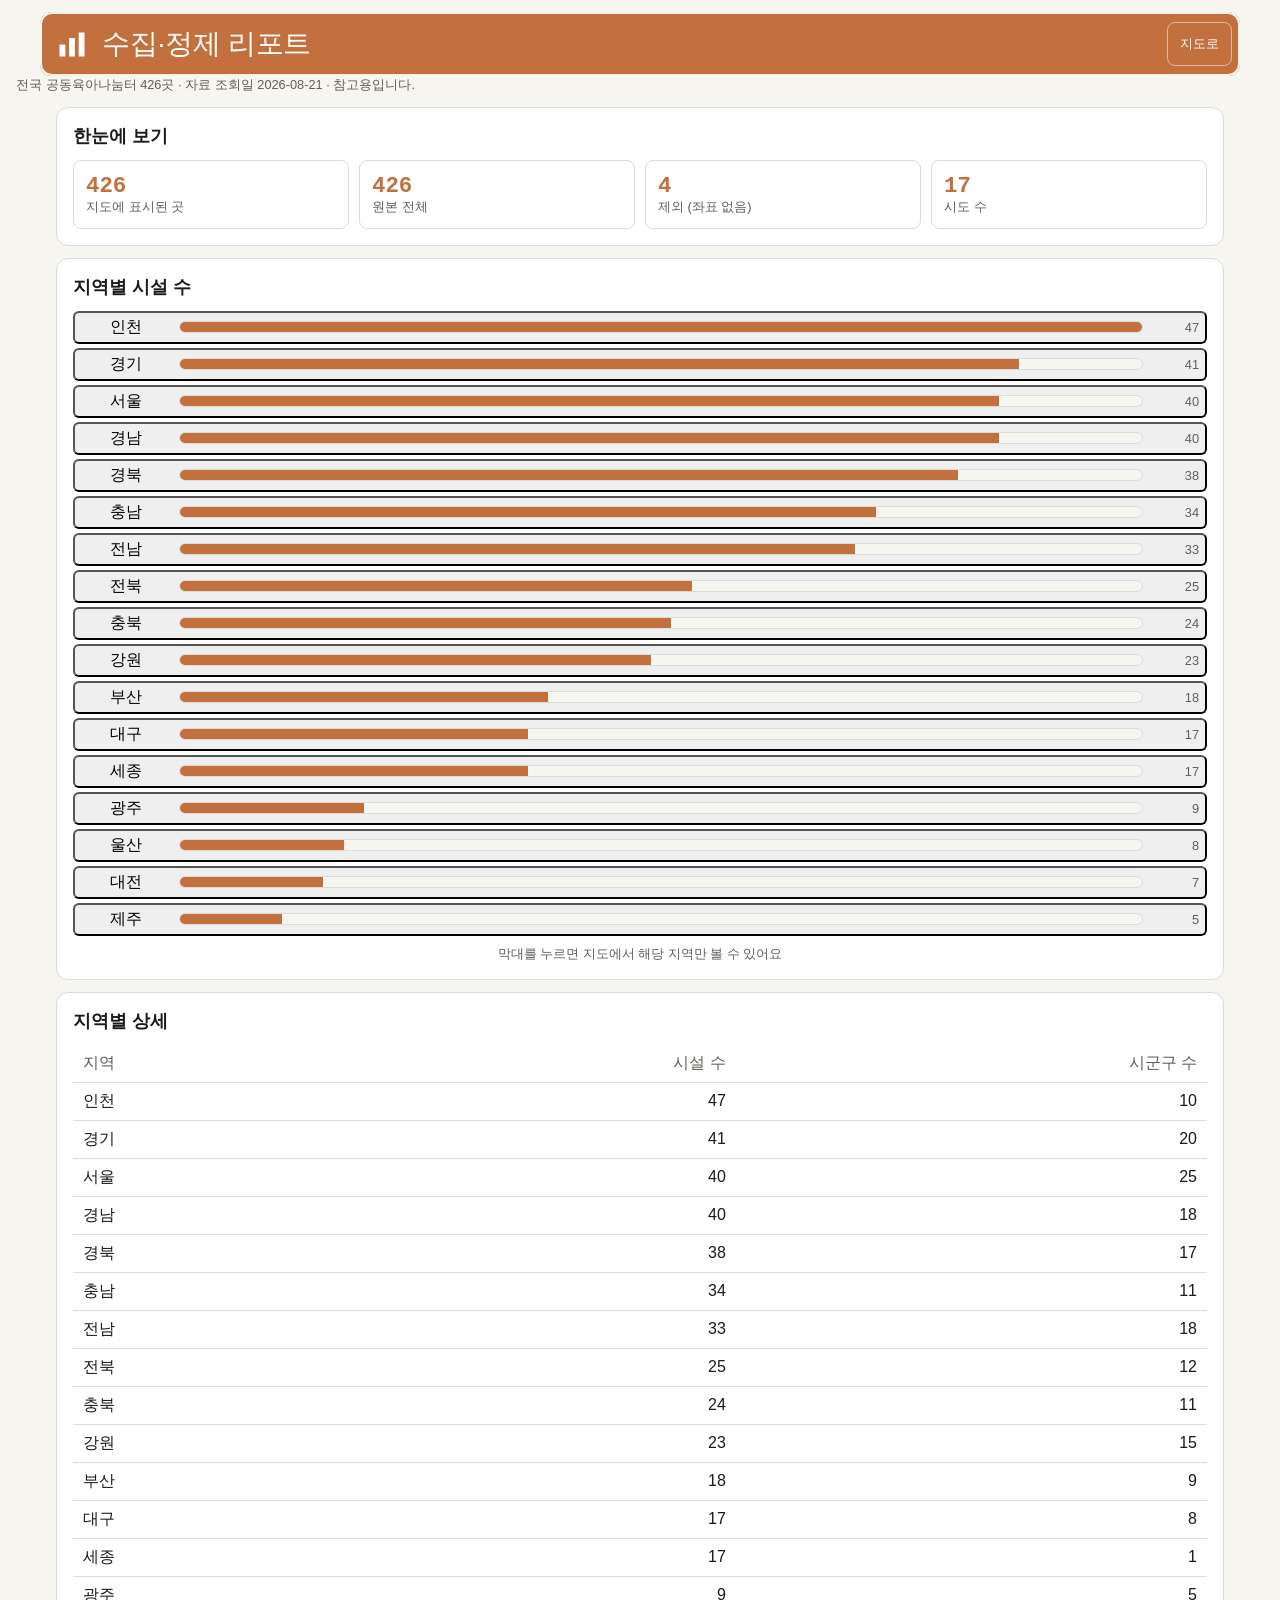
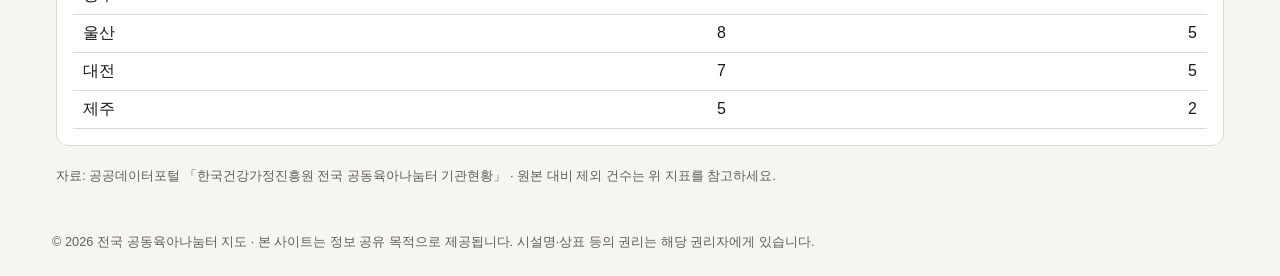
==== report.html @ 244dfc4b "nanumteo_map: index.html/report.html/style.css/sw.js" ====
<!DOCTYPE html>
<html lang="ko">
<head>
<meta charset="UTF-8">
<meta name="viewport" content="width=device-width, initial-scale=1.0, viewport-fit=cover">
<meta http-equiv="Content-Security-Policy" content="default-src 'self'; script-src 'self'; style-src 'self' 'unsafe-inline' https://fonts.googleapis.com; font-src https://fonts.gstatic.com; img-src 'self' data:; connect-src 'self'; object-src 'none'; base-uri 'self'; form-action 'none'">
<title>수집·정제 리포트</title>
<meta name="description" content="전국 공동육아나눔터 수집·정제 현황 요약 리포트">
<meta name="theme-color" content="#C2703D">
<link rel="manifest" href="manifest.json">
<link rel="icon" type="image/png" sizes="512x512" href="assets/icons/app-icon-512.png">
<link rel="apple-touch-icon" href="assets/icons/app-icon-192.png">
<meta name="apple-mobile-web-app-capable" content="yes">
<meta name="apple-mobile-web-app-status-bar-style" content="default">
<meta name="apple-mobile-web-app-title" content="나눔터지도">
<link rel="stylesheet" href="assets/css/style.css">
</head>
<body>

<header class="app-header">
  <div class="header-inner">
    <svg class="sign-mark" viewBox="0 0 24 24" aria-hidden="true" focusable="false">
      <rect x="2.6" y="12.4" width="4.4" height="9"/>
      <rect x="9.8" y="7.6" width="4.4" height="13.8"/>
      <rect x="17" y="3.4" width="4.4" height="18"/>
    </svg>
    <div class="sign-text">
      <h1 class="app-title">수집·정제 리포트</h1>
    </div>
    <a class="report-btn" href="index.html">지도로</a>
  </div>
  <p class="app-notice">전국 공동육아나눔터 <span id="totalCount"></span>곳 · 자료 조회일 <span id="surveyDate"></span> · 참고용입니다.</p>
</header>

<main class="container report-page">

  <!-- 핵심 지표 -->
  <section class="panel">
    <h2 class="report-section-title">한눈에 보기</h2>
    <div class="stat-tiles" id="statTiles"></div>
  </section>

  <!-- 지역별 시설 수 -->
  <section class="panel">
    <h2 class="report-section-title">지역별 시설 수</h2>
    <div class="district-bars" id="regionBars"></div>
    <p class="dash-hint">막대를 누르면 지도에서 해당 지역만 볼 수 있어요</p>
  </section>

  <!-- 지역별 상세 표 -->
  <section class="panel">
    <h2 class="report-section-title">지역별 상세</h2>
    <div class="table-wrap">
      <table class="report-table" id="reportTable">
        <thead>
          <tr>
            <th>지역</th><th>시설 수</th><th>시군구 수</th>
          </tr>
        </thead>
        <tbody></tbody>
      </table>
    </div>
  </section>

  <footer class="app-footer">
    <p>자료: 공공데이터포털 「한국건강가정진흥원 전국 공동육아나눔터 기관현황」 · 원본 대비 제외 건수는 위 지표를 참고하세요.</p>
  </footer>
</main>

<div class="site-notice" role="note">
  © 2026 전국 공동육아나눔터 지도 · 본 사이트는 정보 공유 목적으로 제공됩니다. 시설명·상표 등의 권리는 해당 권리자에게 있습니다.
</div>

<script src="assets/js/data.js"></script>
<script src="assets/js/report.js"></script>
</body>
</html>
---- assets/css/style.css ----
@import url('https://fonts.googleapis.com/css2?family=Do+Hyeon&family=IBM+Plex+Sans+KR:wght@400;500;600&family=JetBrains+Mono:wght@500;700&display=swap');

/* ============================================================
   공공 안내 표지 체계 — 다있맵(daitmap) 지도 PWA 공용
   면색 1개가 앱을 구분하고, 나머지는 전부 조용하게 둔다.
   그림자로 띄우지 않는다. 판은 면색과 1px 괘선으로 만든다.
   이 프로젝트(공동육아나눔터)는 유형 필터가 없어 --kind-* 팔레트를 두지 않는다.
   ============================================================ */

:root {
  /* 면색 — 앱마다 이 두 줄만 다르다. manifest.json 의 theme_color/background_color 와
     같은 값을 쓴다(설치 화면·주소창 색과 앱 안 색을 어긋나지 않게 하려고). */
  --sign: #C2703D;
  --sign-ink: #FFFFFF;
  --sign-wash: #F7ECE2;      /* 면색의 아주 옅은 톤 — hover/선택 바닥 */

  /* 중립 */
  --bg: #F7F5F0;
  --panel: #FFFFFF;
  --ink: #1A1A18;
  --ink-muted: #5F5E58;
  --line: #DCDBD4;

  /* 1.250 (Major Third) — 이 여섯 단계 밖의 크기를 쓰지 않는다 */
  --fs-xxl: 2.19rem;
  --fs-xl:  1.75rem;
  --fs-l:   1.40rem;
  --fs-m:   1.12rem;
  --fs-base: 1rem;
  --fs-s:   0.80rem;

  --tap: 44px;               /* 최소 터치 타깃 */
  --radius-panel: 12px;
  --radius-card: 10px;

  accent-color: var(--sign);
  caret-color: var(--sign);
  scrollbar-color: var(--line) transparent;
  color-scheme: light;
}

* { margin: 0; padding: 0; box-sizing: border-box; }

body {
  font-family: 'IBM Plex Sans KR', -apple-system, BlinkMacSystemFont, 'Segoe UI', sans-serif;
  background: var(--bg);
  color: var(--ink);
  min-height: 100vh;
  -webkit-text-size-adjust: 100%;
}

/* 우리가 그리지 않은 브라우저 표면도 디자인에 포함된다 */
::selection { background: var(--sign); color: var(--sign-ink); }
::-webkit-scrollbar { width: 10px; height: 10px; }
::-webkit-scrollbar-thumb { background: var(--line); border-radius: 999px; }
::-webkit-scrollbar-track { background: transparent; }

:where(a, button, input, select, [tabindex]):focus-visible {
  outline: 2px solid var(--sign);
  outline-offset: 2px;
  border-radius: 4px;
}

/* 수치는 표지판의 거리 표기처럼 자리를 지킨다 */
.num {
  font-family: 'JetBrains Mono', ui-monospace, monospace;
  font-variant-numeric: tabular-nums;
  font-weight: 700;
}

/* ---------- 헤더: 표지판 ---------- */
.app-header {
  padding: max(12px, env(safe-area-inset-top)) 12px 0;
}

.header-inner {
  position: relative;
  max-width: 1200px;
  margin: 0 auto;
  display: flex;
  align-items: center;
  gap: 12px;
  min-height: 52px;
  padding: 8px 12px;
  background: var(--sign);
  color: var(--sign-ink);
  border-radius: var(--radius-panel);
  box-shadow: inset 0 0 0 2px rgba(255, 255, 255, .9);
}

.sign-mark {
  flex: 0 0 auto;
  width: 26px;
  height: 26px;
  fill: currentColor;
}

.sign-text { flex: 1; min-width: 0; }

.app-title {
  font-family: 'Do Hyeon', 'IBM Plex Sans KR', sans-serif;
  font-size: var(--fs-l);
  font-weight: 400;
  line-height: 1.15;
  letter-spacing: -0.01em;
  color: var(--sign-ink);
  /* 표지판은 이름을 줄이지 않는다. 좁으면 어절 단위로 두 줄이 된다. */
  word-break: keep-all;
  text-wrap: balance;
}

.sign-count {
  flex: 0 0 auto;
  display: flex;
  align-items: baseline;
  gap: 2px;
  color: var(--sign-ink);
}
.sign-count .num { font-size: var(--fs-l); }
.sign-count .unit { font-size: var(--fs-s); opacity: .8; }

/* 안내 문구 + "공동육아나눔터란?" 버튼을 한 줄에 둔다. 좁은 화면에서는
   문구가 먼저 줄바꿈되고 버튼은 항상 탭 가능한 크기를 지킨다. */
.app-notice-row {
  max-width: 1200px;
  margin: 8px auto 0;
  padding: 0 4px;
  display: flex;
  align-items: center;
  justify-content: space-between;
  gap: 10px;
  flex-wrap: wrap;
}
.app-notice {
  margin: 0;
  font-size: var(--fs-s);
  line-height: 1.45;
  color: var(--ink-muted);
}
.app-notice-row .app-notice { flex: 1 1 220px; }

.about-btn {
  flex: 0 0 auto;
  min-height: var(--tap);
  display: inline-flex;
  align-items: center;
  padding: 0 14px;
  border: 1px solid var(--sign);
  border-radius: 999px;
  background: var(--panel);
  font-family: inherit;
  font-size: var(--fs-s);
  font-weight: 600;
  color: var(--sign);
  cursor: pointer;
}

/* ---------- 레이아웃 ---------- */
.container {
  max-width: 1200px;
  margin: 0 auto;
  padding: 12px 12px max(32px, env(safe-area-inset-bottom));
}

.panel {
  background: var(--panel);
  border: 1px solid var(--line);
  border-radius: var(--radius-panel);
  padding: 12px;
  margin-bottom: 12px;
}

.report-btn {
  position: absolute;
  top: 50%;
  right: 8px;
  transform: translateY(-50%);
  min-height: var(--tap);
  display: inline-flex;
  align-items: center;
  padding: 0 12px;
  font-size: var(--fs-s);
  text-decoration: none;
  color: var(--sign-ink);
  border: 1px solid rgba(255, 255, 255, .5);
  border-radius: 8px;
}

/* ---------- 필터 ---------- */
.filter-bar { position: sticky; top: 8px; z-index: 900; }

.filter-row {
  display: flex;
  flex-wrap: wrap;
  align-items: center;
  gap: 8px;
  margin-bottom: 8px;
}
.filter-row:last-child { margin-bottom: 0; }

.filter-label {
  width: 100%;
  font-size: var(--fs-s);
  font-weight: 500;
  color: var(--ink-muted);
}

/* 모바일에서는 검색이 한 줄을 다 쓴다. 시군구·필터는 다음 줄로 내려간다. */
.search-row { gap: 8px; }
.search-box { flex: 1 1 100%; min-width: 0; }

/* 아이콘 — 컨트롤은 전부 같은 선 굵기로 그린다.
   헤더의 표지판 픽토그램만 면으로 채운 별개 계열이다. */
.ico {
  width: 20px;
  height: 20px;
  fill: none;
  stroke: currentColor;
  stroke-width: 1.8;
  stroke-linecap: round;
  stroke-linejoin: round;
  pointer-events: none;   /* 클릭 판정이 늘 버튼에 잡히도록 */
}

/* font-size 는 16px 아래로 내리지 않는다 — iOS 가 포커스 시 페이지를 확대한다 */
.search-box input,
.district-select {
  width: 100%;
  min-height: var(--tap);
  padding: 8px 12px;
  border: 1px solid var(--line);
  border-radius: 8px;
  background: var(--panel);
  font-family: inherit;
  font-size: var(--fs-base);
  color: var(--ink);
  outline: none;
}
.search-box input::placeholder { color: var(--ink-muted); }
.search-box input:focus,
.district-select:focus { border-color: var(--sign); }

/* min-width:0 이 없으면 select 가 가장 긴 옵션 텍스트만큼 벌어져
   좁은 화면에서 옆 버튼을 다음 줄로 밀어낸다. */
.district-select { flex: 1; width: auto; min-width: 0; max-width: none; cursor: pointer; }

.filter-collapse-btn {
  flex: 0 0 var(--tap);
  width: var(--tap);
  min-height: var(--tap);
  border: 1px solid var(--line);
  border-radius: 8px;
  background: var(--panel);
  color: var(--ink-muted);
  cursor: pointer;
}
.filter-collapse-btn[aria-expanded="true"] {
  background: var(--sign);
  border-color: var(--sign);
  color: var(--sign-ink);
}
.filter-collapse-btn .ico { transition: transform .18s ease; }
.filter-collapse-btn[aria-expanded="true"] .ico { transform: rotate(180deg); }
.filter-groups[hidden] { display: none; }

.pill {
  min-height: var(--tap);
  display: inline-flex;
  align-items: center;
  padding: 0 14px;
  border: 1px solid var(--line);
  border-radius: 999px;
  background: var(--panel);
  font-family: inherit;
  font-size: var(--fs-base);
  color: var(--ink);
  cursor: pointer;
}
.pill.active {
  background: var(--sign);
  border-color: var(--sign);
  color: var(--sign-ink);
}
.pill.reset { color: var(--ink-muted); }

.result-count-row {
  display: flex;
  align-items: center;
  flex-wrap: wrap;
  gap: 8px;
  margin-top: 10px;
}
.result-count {
  margin-left: auto;
  font-size: var(--fs-s);
  color: var(--ink-muted);
}

/* 시각적으로는 작게, 히트 영역은 44px */
.view-toggle {
  display: inline-flex;
  border: 1px solid var(--line);
  border-radius: 999px;
  overflow: hidden;
  background: var(--panel);
}
.view-toggle .pill { border: none; border-radius: 0; }
.view-toggle .pill + .pill { box-shadow: inset 1px 0 0 var(--line); }
.pill-sm,
.result-count-row .pill {
  min-height: var(--tap);
  padding: 0 12px;
  font-size: var(--fs-s);
}

/* ---------- 지도 + 목록 ---------- */
.content-grid {
  display: grid;
  grid-template-columns: 1fr;
  gap: 12px;
  align-items: start;
}
.content-grid.view-map .list-pane { display: none; }
.content-grid.view-list .map-pane { display: none; }

.map-pane {
  position: relative;
  border: 1px solid var(--line);
  border-radius: var(--radius-panel);
  overflow: hidden;
  background: var(--panel);
}
#map { height: 62dvh; min-height: 320px; }

/* Leaflet 팝업 */
.leaflet-popup-content-wrapper {
  border-radius: var(--radius-card);
  font-family: 'IBM Plex Sans KR', sans-serif;
}
.popup-name { font-size: var(--fs-m); font-weight: 600; color: var(--ink); margin-bottom: 3px; }
.popup-meta { font-size: var(--fs-s); color: var(--ink-muted); margin-bottom: 8px; }
.popup-btn {
  min-height: var(--tap);
  padding: 0 14px;
  border: none;
  border-radius: 8px;
  background: var(--sign);
  color: var(--sign-ink);
  font-family: inherit;
  font-size: var(--fs-s);
  cursor: pointer;
}

/* ---------- 카드 ---------- */
.card-grid {
  display: grid;
  grid-template-columns: 1fr;
  gap: 10px;
}

.facility-card {
  display: flex;
  flex-direction: column;
  background: var(--panel);
  border: 1px solid var(--line);
  border-radius: var(--radius-card);
  overflow: hidden;
  cursor: pointer;
}

.card-body {
  display: flex;
  flex-direction: column;
  gap: 7px;
  flex: 1;
  padding: 12px;
}
.card-title-row {
  display: flex;
  align-items: flex-start;
  justify-content: space-between;
  gap: 8px;
}
.card-name {
  flex: 1;
  min-width: 0;
  font-size: var(--fs-l);
  font-weight: 600;
  line-height: 1.3;
  color: var(--ink);
}

.fav-btn {
  flex: 0 0 auto;
  width: var(--tap);
  height: var(--tap);
  margin: -10px -8px -10px 0;   /* 시각 크기는 그대로, 히트 영역만 확보 */
  display: flex;
  align-items: center;
  justify-content: center;
  border: none;
  background: none;
  color: var(--ink-muted);
  cursor: pointer;
}
.fav-btn.on { color: var(--sign); }
.fav-btn.on .ico { fill: currentColor; }

.card-tags { display: flex; flex-wrap: wrap; gap: 5px; }

/* 기본 태그는 무채색. 유형 필터가 없는 프로젝트라 색이 붙는 태그는
   "내 주변" 거리 태그(.tag.dist) 하나뿐이다. */
.tag {
  padding: 3px 8px;
  border: 1px solid var(--line);
  border-radius: 4px;
  background: var(--panel);
  font-size: var(--fs-s);
  font-weight: 500;
  color: var(--ink-muted);
  white-space: nowrap;
}
.tag.district { color: var(--ink); }

.card-info {
  font-size: var(--fs-base);
  line-height: 1.5;
  color: var(--ink-muted);
}

.card-locate {
  align-self: flex-start;
  min-height: var(--tap);
  display: inline-flex;
  align-items: center;
  padding: 0 12px;
  border: 1px solid var(--line);
  border-radius: 8px;
  background: var(--panel);
  font-family: inherit;
  font-size: var(--fs-s);
  color: var(--ink);
  cursor: pointer;
}

.empty-state {
  padding: 48px 16px;
  text-align: center;
  color: var(--ink-muted);
  line-height: 1.7;
}

/* ---------- 모달: 모바일은 바텀시트 ---------- */
.modal-overlay {
  position: fixed;
  inset: 0;
  z-index: 2000;
  display: flex;
  align-items: flex-end;
  justify-content: center;
  background: rgba(26, 26, 24, .45);
}
.modal-overlay[hidden] { display: none; }

.modal-card {
  position: relative;
  width: 100%;
  max-height: 88dvh;
  overflow-y: auto;
  padding: 20px 16px max(20px, env(safe-area-inset-bottom));
  background: var(--panel);
  border-radius: 16px 16px 0 0;
  animation: sheetUp .22s cubic-bezier(.2, .7, .3, 1);
}
/* 그랩 핸들 */
.modal-card::before {
  content: "";
  display: block;
  width: 40px;
  height: 4px;
  margin: -8px auto 12px;
  border-radius: 999px;
  background: var(--line);
}
@keyframes sheetUp {
  from { transform: translateY(16px); opacity: 0; }
  to   { transform: translateY(0);    opacity: 1; }
}

.modal-close {
  position: absolute;
  top: 8px;
  right: 8px;
  width: var(--tap);
  height: var(--tap);
  border: none;
  border-radius: 8px;
  background: transparent;
  color: var(--ink-muted);
  cursor: pointer;
}

.modal-title {
  font-size: var(--fs-l);
  font-weight: 600;
  line-height: 1.3;
  margin: 0 40px 8px 0;
  color: var(--ink);
}
.modal-tags { display: flex; flex-wrap: wrap; gap: 5px; margin-bottom: 14px; }

/* 안내 문구 상자 — 상세 모달의 "운영기관에 직접 문의하세요"(.notice)와
   제도 안내 모달(#aboutBtn)의 본문 문단이 함께 쓴다. 후자는 별도 클래스
   없이 modal-body 의 <p> 그대로라, 아래 .modal-body p 규칙이 같이 맡는다. */
.notice {
  padding: 10px 12px;
  margin: 4px 0 14px;
  border: 1px solid var(--line);
  border-radius: 8px;
  background: var(--bg);
  font-size: var(--fs-s);
  line-height: 1.6;
  color: var(--ink-muted);
}

.modal-body p {
  margin-bottom: 10px;
  line-height: 1.65;
  color: var(--ink);
}
.modal-body p:last-child { margin-bottom: 0; }
.modal-body p.notice { color: var(--ink-muted); }

.detail-list { display: flex; flex-direction: column; margin-bottom: 18px; }
.detail-item {
  display: grid;
  grid-template-columns: 84px 1fr;
  gap: 10px;
  padding: 9px 0;
  border-bottom: 1px solid var(--line);
  font-size: var(--fs-base);
  line-height: 1.5;
}
.detail-item:last-child { border-bottom: none; }
.detail-item .k { color: var(--ink-muted); }
.detail-item .v { color: var(--ink); word-break: break-word; }

.modal-links { display: flex; flex-wrap: wrap; gap: 8px; }
.link-btn {
  flex: 1;
  min-width: 120px;
  min-height: var(--tap);
  display: inline-flex;
  align-items: center;
  justify-content: center;
  padding: 0 16px;
  border: 1px solid var(--line);
  border-radius: 8px;
  background: var(--panel);
  font-family: inherit;
  font-size: var(--fs-base);
  color: var(--ink);
  text-decoration: none;
  cursor: pointer;
}
.link-btn.map {
  background: var(--sign);
  border-color: var(--sign);
  color: var(--sign-ink);
}

/* ---------- 푸터 ---------- */
.app-footer {
  margin-top: 20px;
  font-size: var(--fs-s);
  line-height: 1.6;
  color: var(--ink-muted);
}
.site-notice {
  max-width: 1200px;
  margin: 0 auto;
  padding: 14px 12px max(24px, env(safe-area-inset-bottom));
  font-size: var(--fs-s);
  line-height: 1.6;
  color: var(--ink-muted);
}

/* ---------- 리포트 페이지 ---------- */
.report-page .panel { padding: 16px; }
.report-section-title {
  font-size: var(--fs-m);
  font-weight: 600;
  margin-bottom: 12px;
  color: var(--ink);
}
.table-wrap { overflow-x: auto; }
.report-table {
  width: 100%;
  border-collapse: collapse;
  font-size: var(--fs-base);
  font-variant-numeric: tabular-nums;
}
.report-table th {
  padding: 8px 10px;
  border-bottom: 1px solid var(--line);
  color: var(--ink-muted);
  font-weight: 500;
  text-align: left;
}
.report-table td {
  padding: 8px 10px;
  border-bottom: 1px solid var(--line);
  color: var(--ink);
}
.report-table td:not(:first-child),
.report-table th:not(:first-child) { text-align: right; }
.report-table tr:hover td { background: var(--sign-wash); }

.stat-tiles {
  display: grid;
  grid-template-columns: repeat(auto-fit, minmax(130px, 1fr));
  gap: 10px;
}
.stat-tile {
  padding: 12px;
  border: 1px solid var(--line);
  border-radius: 8px;
}
.stat-tile .num {
  display: block;
  font-size: var(--fs-l);
  color: var(--sign);
}
.stat-tile .lbl { font-size: var(--fs-s); color: var(--ink-muted); }

.district-bars { display: flex; flex-direction: column; gap: 4px; }
.dbar {
  display: grid;
  grid-template-columns: 90px 1fr 48px;
  gap: 8px;
  align-items: center;
  padding: 4px 6px;
  border-radius: 6px;
  font-size: var(--fs-base);
}
.dbar:hover, .dbar.active { background: var(--sign-wash); }
.dbar .track {
  display: block;
  height: 12px;
  border-radius: 999px;
  background: var(--bg);
  border: 1px solid var(--line);
  overflow: hidden;
}
.dbar .fill { display: block; height: 100%; background: var(--sign); }
.dbar .cnt {
  text-align: right;
  font-variant-numeric: tabular-nums;
  color: var(--ink-muted);
  font-size: var(--fs-s);
}
.dash-hint {
  margin-top: 10px;
  text-align: center;
  font-size: var(--fs-s);
  color: var(--ink-muted);
}

/* ---------- 독도 ----------
   배경 지도의 표기에 기대지 않고 늘 같은 자리에 이름을 둔다. */
.dokdo-label {
  background: transparent;
  border: none;
  box-shadow: none;
  padding: 0;
  color: #2f2e2b;
  font-size: 11.5px;
  font-weight: 700;
  white-space: nowrap;
  text-shadow: 0 0 3px #fff, 0 0 3px #fff, 0 0 3px #fff;
}
.dokdo-label.leaflet-tooltip-right::before,
.dokdo-label.leaflet-tooltip-left::before { display: none; }

/* ============================================================
   ≥640px
   ============================================================ */
@media (min-width: 640px) {
  .search-box { flex: 1 1 220px; }
  .district-select { flex: 0 1 240px; }
  .app-header { padding-left: 16px; padding-right: 16px; }
  .container { padding-left: 16px; padding-right: 16px; }
  .header-inner {
    min-height: 64px;
    padding: 10px 16px;
    gap: 14px;
  }
  .sign-mark { width: 32px; height: 32px; }
  .app-title { font-size: var(--fs-xl); }
  .sign-count .num { font-size: var(--fs-xl); }
  .panel { padding: 14px; }
  .card-grid { grid-template-columns: repeat(auto-fill, minmax(240px, 1fr)); gap: 12px; }
  .district-select { max-width: 240px; }

  /* 데스크톱 폭에서는 가운데 카드 모달로 되돌린다 */
  .modal-overlay { align-items: center; padding: 24px; }
  .modal-card {
    max-width: 520px;
    max-height: 85dvh;
    padding: 24px;
    border-radius: var(--radius-panel);
  }
  .modal-card::before { display: none; }
  .modal-close { top: 12px; right: 12px; }
  .modal-links .link-btn { flex: 0 1 auto; }
}

/* ============================================================
   ≥901px — 지도와 목록을 나란히
   ============================================================ */
@media (min-width: 901px) {
  .content-grid { grid-template-columns: 55% 1fr; gap: 16px; }
  .content-grid.view-map .list-pane,
  .content-grid.view-list .map-pane { display: block; }
  .map-pane { position: sticky; top: 16px; }
  #map { height: calc(100dvh - 140px); min-height: 420px; }
  .view-toggle { display: none; }
  .filter-label { width: auto; min-width: 56px; }
  .search-row { flex-wrap: wrap; }
}

/* 포인터가 있는 기기에서만 hover 를 준다 — 터치에서는 탭 뒤 상태가 고착된다 */
@media (hover: hover) {
  .facility-card:hover { border-color: var(--sign); background: var(--sign-wash); }
  .pill:not(.active):hover { border-color: var(--sign); }
  .card-locate:hover,
  .link-btn:hover,
  .filter-collapse-btn:hover,
  .about-btn:hover { border-color: var(--sign); background: var(--sign-wash); }
  .search-box input:hover,
  .district-select:hover { border-color: var(--ink-muted); }
}

/* 모션을 줄이려는 사용자에게도 "상태"는 보여야 한다.
   transition-duration 만 0 에 가깝게 낮추면 transition-property 가 all 인 채로 남아
   배경·테두리·transform 같은 상태 변화가 시작값에 고정돼 아예 렌더되지 않는다.
   전환 자체를 끄는 것이 맞다. */
@media (prefers-reduced-motion: reduce) {
  *, *::before, *::after {
    animation-duration: 1ms !important;
    animation-iteration-count: 1 !important;
    transition: none !important;
    scroll-behavior: auto !important;
  }
}

/* ---------- 내 주변 (geo.js) ---------- */
/* 위치를 묻는 동안 — 브라우저 팝업이 떠 있는 시간이라 몇 초씩 걸린다.
   버튼이 눌리지 않는 이유를 색으로 알린다. */
.nearby-btn:disabled { opacity: .55; cursor: default; }

/* 거리는 내 주변 모드에서만 붙고, 그 화면에서 가장 먼저 읽는 값이다. */
.tag.dist {
  border-color: var(--sign);
  background: var(--sign-wash);
  color: var(--sign);
  font-family: 'JetBrains Mono', ui-monospace, monospace;
  font-variant-numeric: tabular-nums;
  font-weight: 700;
}

/* 지도 위에 띄우지 않는다 — 모바일 기본이 목록 뷰라, 거기서 권한 안내를
   못 보면 사용자는 버튼이 고장 난 줄 안다. */
.nearby-notice {
  margin-top: 8px;
  font-size: var(--fs-s);
  line-height: 1.5;
  color: var(--ink-muted);
}
.nearby-notice[hidden] { display: none; }
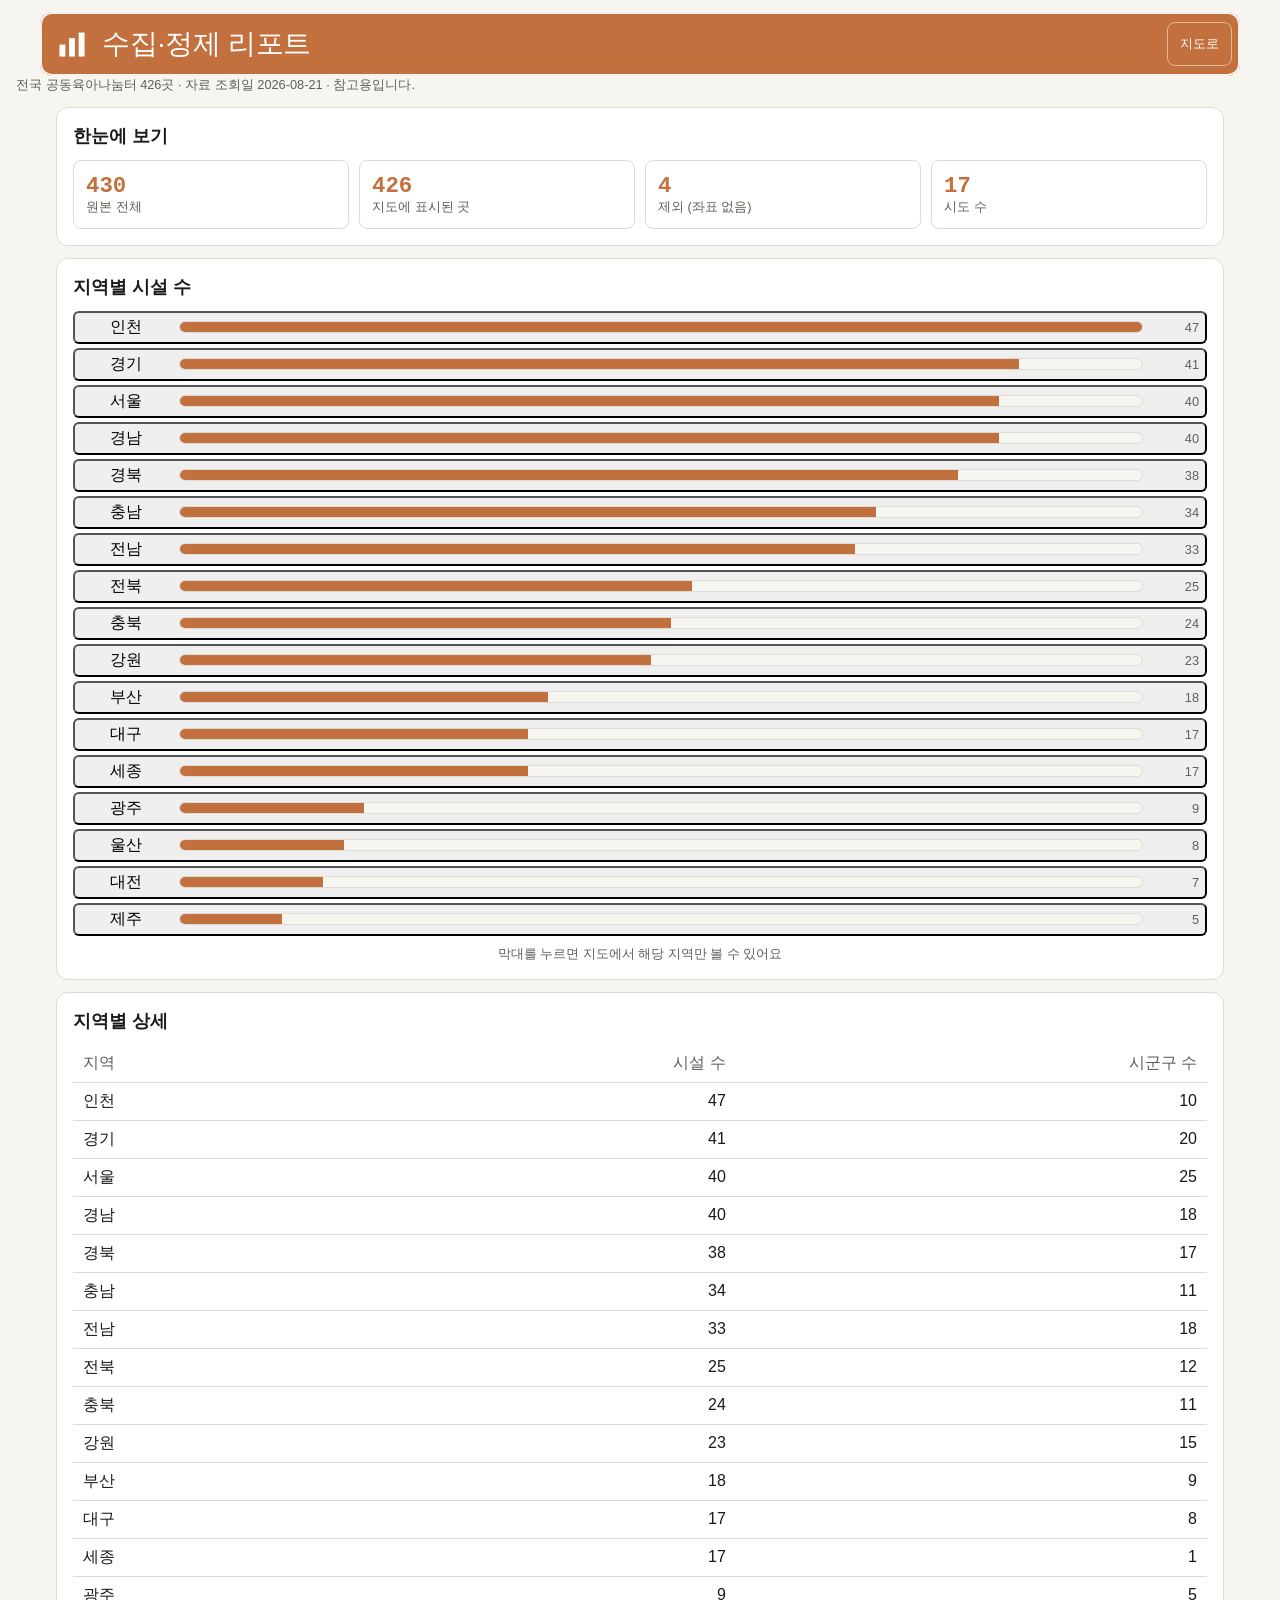
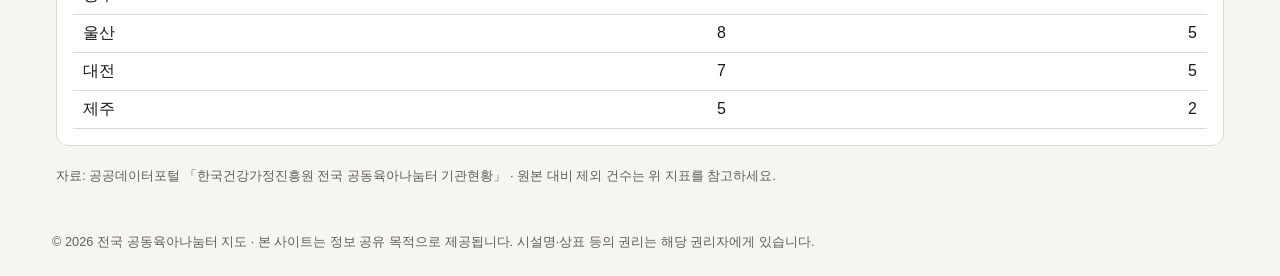
==== commit c9f79874: "nanumteo_map: manifest.json/sw.js 아이콘 동기화 Task 8에서 추가된 app-icon-apple-180.png / app-icon-maskable-51" ====
--- a/report.html
+++ b/report.html
@@ -9,7 +9,7 @@
 <meta name="theme-color" content="#C2703D">
 <link rel="manifest" href="manifest.json">
 <link rel="icon" type="image/png" sizes="512x512" href="assets/icons/app-icon-512.png">
-<link rel="apple-touch-icon" href="assets/icons/app-icon-192.png">
+<link rel="apple-touch-icon" sizes="180x180" href="assets/icons/app-icon-apple-180.png">
 <meta name="apple-mobile-web-app-capable" content="yes">
 <meta name="apple-mobile-web-app-status-bar-style" content="default">
 <meta name="apple-mobile-web-app-title" content="나눔터지도">
